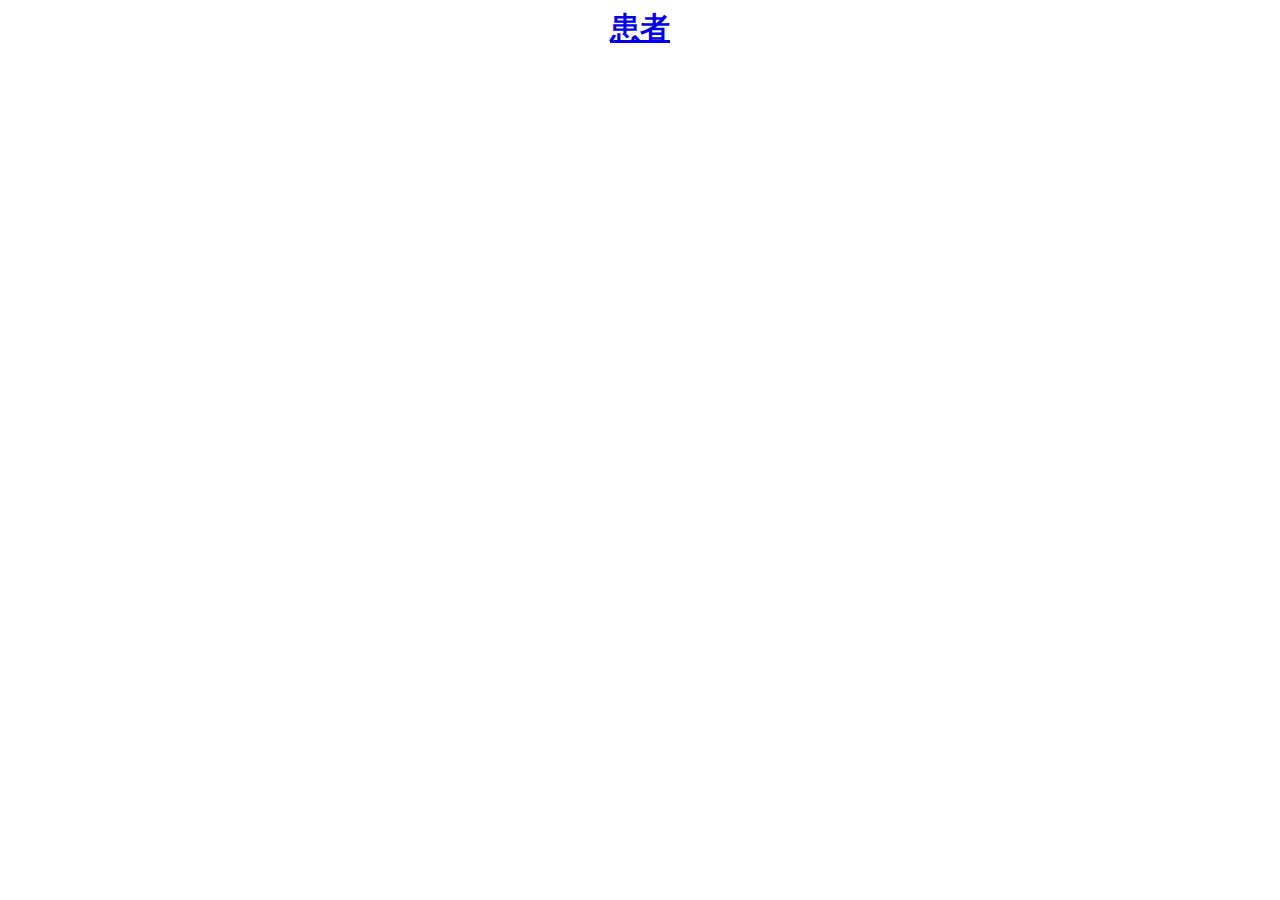
==== index.html @ 7e76f199 "add default page" ====
<!DOCTYPE html>
<html lang="en">
<head>
	<meta charset="UTF-8">
	<title></title>
	<style>
		.flex-mm{
			display: flex;
			display: -webkit-flex;
			justify-content: center;
			align-items: center;
		}
		.p-btn{
			display: block;
			font-size: 30px;
			font-weight: bold;
		}
	</style>
</head>
<body>
<div class="flex-mm">
	<a href="./tcm_patient" class="p-btn">患者</a>
</div>
</body>
</html>
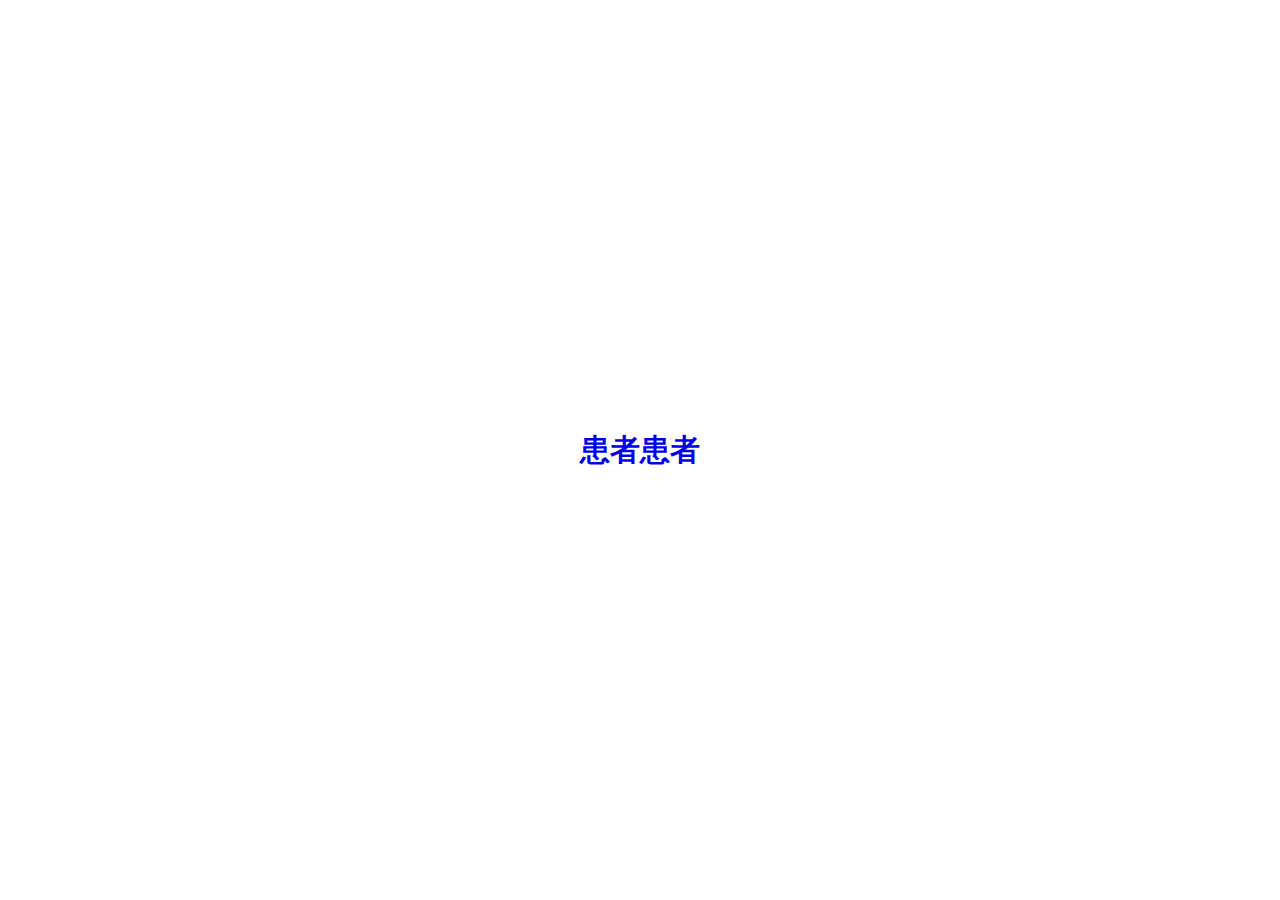
==== commit bf497bde: "add default page" ====
--- a/index.html
+++ b/index.html
@@ -2,24 +2,107 @@
 <html lang="en">
 <head>
 	<meta charset="UTF-8">
-	<title></title>
+	<title>诊疗原型页面</title>
 	<style>
+	/*remove browser default styles*/
+		html, body, div, span, applet, object, iframe,
+		h1, h2, h3, h4, h5, h6, p, blockquote, pre,
+		a, abbr, acronym, address, big, cite, code,
+		del, dfn, em, font, img, ins, kbd, q, s, samp,
+		small, strike, strong, sub, sup, tt, var,
+		b, u, i, center,
+		dl, dt, dd, ol, ul, li,
+		fieldset, form, label, legend,
+		table, caption, tbody, tfoot, thead, tr, th, td {
+		    margin: 0;
+		    padding: 0;
+		    border: 0;
+		    outline: 0;
+		    font-size: 100%;
+		    vertical-align: baseline;
+		    background: transparent;
+		    box-sizing: border-box;
+		    text-decoration: none;
+		}
+		body {
+		    line-height: 1;
+		}
+		ol, ul {
+		    list-style: none;
+		}
+		blockquote, q {
+		    quotes: none;
+		}
+		blockquote:before, blockquote:after,
+		q:before, q:after {
+		    content: '';
+		    content: none;
+		}
+
+		/* remember to define focus styles! */
+		:focus {
+		    outline: 0;
+		}
+
+		/* remember to highlight inserts somehow! */
+		ins {
+		    text-decoration: none;
+		}
+		del {
+		    text-decoration: line-through;
+		}
+
+		/* tables still need 'cellspacing="0"' in the markup */
+		table {
+		    border-collapse: collapse;
+		    border-spacing: 0;
+		}
+		html{
+		    position: relative;
+		    width: 100%;
+		    height: 100%;
+		    overflow: hidden;
+		    font-size: 0;
+		    max-width: 500px;
+		    margin: 0px auto;
+		}
+		body{
+		    position: absolute;
+		    /*max-width: 500px;*/
+		    top: 0;
+		    left: 0;
+		    width: 100%;
+		    height: 100%;
+		    overflow: hidden;
+		    background-color: #fff;
+		    background-image: url(../img/inv-1.jpg);
+		    background-size: cover;
+		    background-attachment: fixed;
+		    font-size: 0;
+		    color: #323442;
+		    font-family: "KaiTi","楷体","STKaiti","华文楷体","FangSong","仿宋","NSimSun","STXingkai","华文行楷","Microsoft YaHei";
+		}
+	/*remove end*/
+	/*set my style*/
 		.flex-mm{
 			display: flex;
 			display: -webkit-flex;
 			justify-content: center;
 			align-items: center;
+			height: 100%;
 		}
 		.p-btn{
 			display: block;
 			font-size: 30px;
 			font-weight: bold;
 		}
+	/*set end*/
 	</style>
 </head>
 <body>
 <div class="flex-mm">
-	<a href="./tcm_patient" class="p-btn">患者</a>
+	<a href="./tcm_patient/home.html" class="p-btn">患者</a>
+	<a href="./tcm_pharmacy/home.html" class="p-btn">患者</a>
 </div>
 </body>
 </html>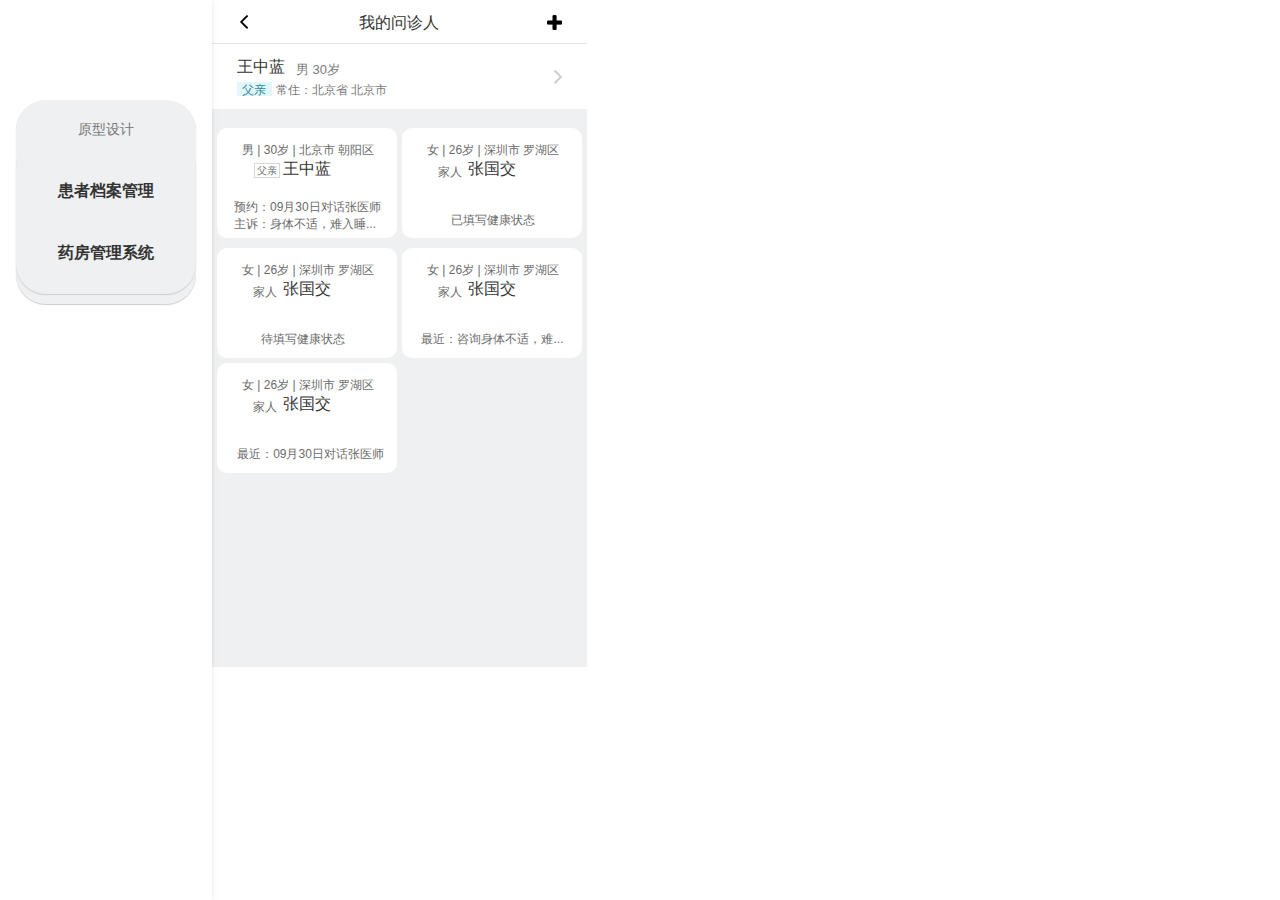
==== commit 76f7291a: "prettify the leading page" ====
--- a/index.html
+++ b/index.html
@@ -2,6 +2,8 @@
 <html lang="en">
 <head>
 	<meta charset="UTF-8">
+    <meta name="viewport" content="width=device-width, initial-scale=1,
+        maximum-scale=1, minimum-scale=1, user-scalable=no">
 	<title>诊疗原型页面</title>
 	<style>
 	/*remove browser default styles*/
@@ -57,52 +59,104 @@
 		    border-collapse: collapse;
 		    border-spacing: 0;
 		}
-		html{
-		    position: relative;
-		    width: 100%;
-		    height: 100%;
-		    overflow: hidden;
-		    font-size: 0;
-		    max-width: 500px;
-		    margin: 0px auto;
+	/*remove end*/
+	/*set my style*/
+		html,body{
+			height: 100%;
 		}
 		body{
-		    position: absolute;
-		    /*max-width: 500px;*/
-		    top: 0;
-		    left: 0;
+		    font: 16px "Hiragino Sans GB","Microsoft Yahei",sans-serif;
+		    color: #333333;
+		    line-height: 1.4;
+		    -webkit-font-smoothing: antialiased;
+		}
+		body,
+		.flex{
+			display: flex;
+			display: -webkit-flex;
+		    box-sizing: border-box;
+		}
+		aside{
+		    width: 180px;
+		    font-size: 16px;
+		    padding: 100px 16px 10px;
+		    justify-content: center;
+		    align-items: center;
+		    flex-shrink: 0;
+		    flex-grow: 0;
+		    text-align: center;
+		    box-shadow: -8px 0px 10px 0px #000;
+		    z-index: 10;
+		}
+		aside ul{
+		    padding: 20px 0 10px;
+		    border-radius: 30px;
+		    background-color: #eff0f1;
+		    box-shadow: 0px 1px 1px 0px #ccc;
+		}
+		li a{
+		    display: inline-block;
+		    padding: 20px 10px;
+		    color: #333;
+		    font-weight: bold;
+		}
+		li a:hover{
+			color: #888;
+		}
+		main{
 		    width: 100%;
-		    height: 100%;
 		    overflow: hidden;
-		    background-color: #fff;
-		    background-image: url(../img/inv-1.jpg);
-		    background-size: cover;
-		    background-attachment: fixed;
-		    font-size: 0;
-		    color: #323442;
-		    font-family: "KaiTi","楷体","STKaiti","华文楷体","FangSong","仿宋","NSimSun","STXingkai","华文行楷","Microsoft YaHei";
 		}
-	/*remove end*/
-	/*set my style*/
+		iframe{
+			height: 100%;
+			width: 100%;
+		}
+		.aside-label{
+			font-size: 14px;
+			color: #777;
+			cursor: default;
+		}
 		.flex-mm{
 			display: flex;
 			display: -webkit-flex;
 			justify-content: center;
 			align-items: center;
 			height: 100%;
+		    flex-flow: wrap;
+		}
+		.btn-row{
+		    display: block;
+		    text-align: center;
 		}
 		.p-btn{
-			display: block;
-			font-size: 30px;
-			font-weight: bold;
+		    font-size: 36px;
+		    font-weight: bold;
+		    color: #333;
+		    margin: 10px 0;
+		}
+		.p-btn:hover{
+			color: #888;
+		}
+		h1{
+		    margin: 20px 0 10px;
 		}
 	/*set end*/
 	</style>
 </head>
 <body>
-<div class="flex-mm">
-	<a href="./tcm_patient/home.html" class="p-btn">患者</a>
-	<a href="./tcm_pharmacy/home.html" class="p-btn">患者</a>
-</div>
+	<aside>
+		<ul>
+			<li>
+				<div class="aside-label">原型设计</div>
+				<ul>
+					<li><a href="./tcm_patient/home.html" target="mainIframe">患者档案管理</a></li>
+					<li><a href="./tcm_pharmacy/home.html" target="mainIframe">药房管理系统</a></li>
+				</ul>
+			</li>
+		</ul>
+	</aside>
+	<main>
+		<iframe src="./tcm_patient/home.html" frameborder="0" name="mainIframe"></iframe>
+	</main>
 </body>
 </html>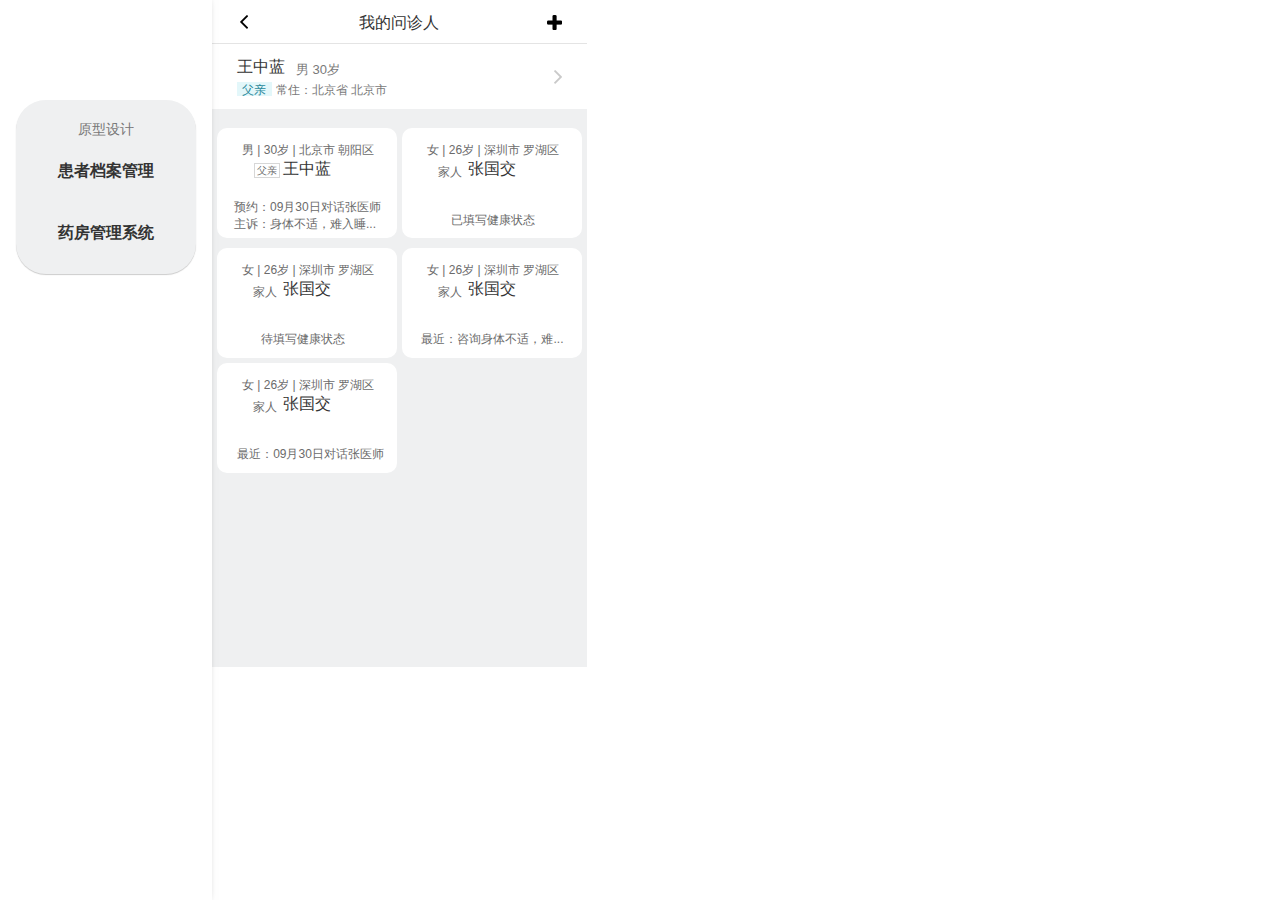
==== commit be41d370: "prettify the leading page" ====
--- a/index.html
+++ b/index.html
@@ -88,7 +88,7 @@
 		    box-shadow: -8px 0px 10px 0px #000;
 		    z-index: 10;
 		}
-		aside ul{
+		aside>ul{
 		    padding: 20px 0 10px;
 		    border-radius: 30px;
 		    background-color: #eff0f1;
@@ -116,30 +116,6 @@
 			color: #777;
 			cursor: default;
 		}
-		.flex-mm{
-			display: flex;
-			display: -webkit-flex;
-			justify-content: center;
-			align-items: center;
-			height: 100%;
-		    flex-flow: wrap;
-		}
-		.btn-row{
-		    display: block;
-		    text-align: center;
-		}
-		.p-btn{
-		    font-size: 36px;
-		    font-weight: bold;
-		    color: #333;
-		    margin: 10px 0;
-		}
-		.p-btn:hover{
-			color: #888;
-		}
-		h1{
-		    margin: 20px 0 10px;
-		}
 	/*set end*/
 	</style>
 </head>
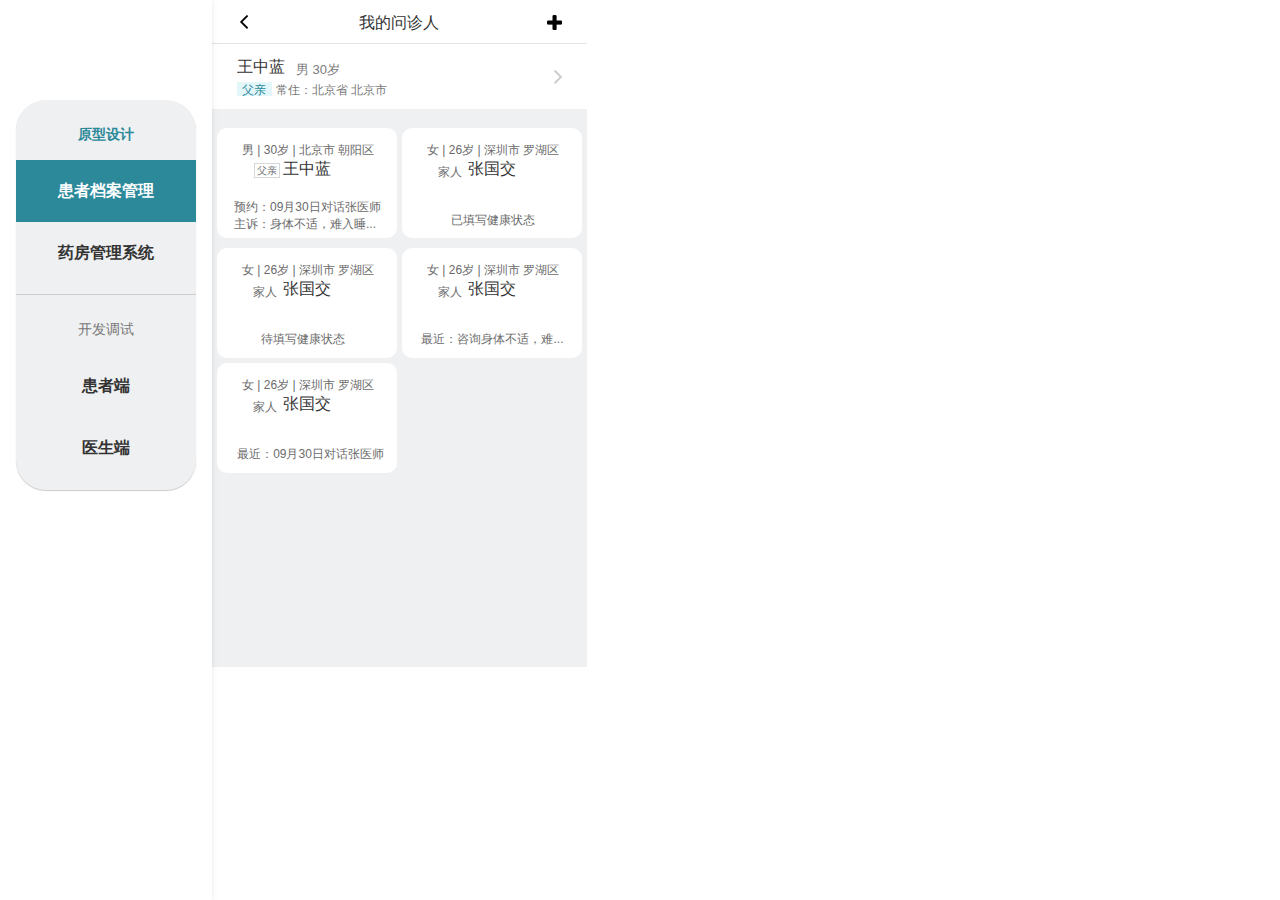
==== commit 8aaa1cd9: "add test pages" ====
--- a/index.html
+++ b/index.html
@@ -88,45 +88,76 @@
 		    box-shadow: -8px 0px 10px 0px #000;
 		    z-index: 10;
 		}
-		aside>ul{
-		    padding: 20px 0 10px;
+		.aside-ul{
 		    border-radius: 30px;
 		    background-color: #eff0f1;
+		    overflow: hidden;
 		    box-shadow: 0px 1px 1px 0px #ccc;
 		}
-		li a{
+		.aside-label{
+		    font-size: 14px;
+		    padding: 15px 0;
+			color: #777;
+			cursor: default;
+		}
+		.aside-ul>li{
+		    padding: 10px 0 10px;
+		}
+		.aside-ul>li+li{
+		    border-top: 1px solid #ccc;
+		}
+		.aside-nav{
 		    display: inline-block;
+		    width: 100%;
 		    padding: 20px 10px;
 		    color: #333;
 		    font-weight: bold;
 		}
-		li a:hover{
-			color: #888;
+		.aside-nav:hover{
+			/*color: #888;*/
+		    background-color: #e2e5e7;
+		    /*background-color: #fcfcfc;*/
+		}
+		.aside-label.active{
+			color: #2b899a;
+		    font-weight: bold;
+		}
+		.aside-nav.active{
+		    color: #fff;
+		    background-color: #2b899a;
+		    /*color: #2b899a;
+		    background-color: #fcfcfc;*/
 		}
 		main{
 		    width: 100%;
 		    overflow: hidden;
+		    transition: width .3s ease-out;
+		}
+		main.main-mb-view{
+		    width: 375px;
 		}
 		iframe{
 			height: 100%;
 			width: 100%;
-		}
-		.aside-label{
-			font-size: 14px;
-			color: #777;
-			cursor: default;
 		}
 	/*set end*/
 	</style>
 </head>
 <body>
 	<aside>
-		<ul>
+		<ul class="aside-ul">
 			<li>
 				<div class="aside-label">原型设计</div>
 				<ul>
-					<li><a href="./tcm_patient/home.html" target="mainIframe">患者档案管理</a></li>
-					<li><a href="./tcm_pharmacy/home.html" target="mainIframe">药房管理系统</a></li>
+					<li><a class="aside-nav nav-pc-view" href="./tcm_patient/home.html" target="mainIframe">患者档案管理</a></li>
+					<li><a class="aside-nav nav-pc-view" href="./tcm_pharmacy/home.html" target="mainIframe">药房管理系统</a></li>
+				</ul>
+			</li>
+			<li>
+				<div class="aside-label">开发调试</div>
+				<ul>
+					<li><a class="aside-nav nav-mb-view" href="http://10.buttertester.applinzi.com/pages/index.html" target="mainIframe">患者端</a></li>
+					<li><a class="aside-nav nav-mb-view" href="http://9.buttertester.applinzi.com/pages/index.html" target="mainIframe">医生端</a></li>
 				</ul>
 			</li>
 		</ul>
@@ -134,5 +165,34 @@
 	<main>
 		<iframe src="./tcm_patient/home.html" frameborder="0" name="mainIframe"></iframe>
 	</main>
+    <script type="text/javascript" src="./lib/zepto.min.js"></script>
+	<script>
+	Zepto(function($){
+	  console.log('Ready to Zepto!')
+	})
+	  console.log('Ready to script!')
+	$(function(){
+	  console.log('Ready to function!')
+		var $main = $('main');
+		clickAsideNav($('.aside-nav').first());
+		$('aside').on('click','.aside-nav',function(e){
+			var $t = $(this);
+			clickAsideNav($(this));
+		})
+		function clickAsideNav($t){
+			$t.closest('aside').find('.active').removeClass('active');
+			$t.closest('ul').prev('.aside-label').addClass('active');
+			$t.addClass('active');
+			toggleMainView($t.hasClass('nav-mb-view'));
+		}
+		function toggleMainView(forMb) {
+			if (forMb) {
+				$main.addClass('main-mb-view');
+			}else{
+				$main.addClass('main-mb-view');
+			}
+		}
+	});
+	</script>
 </body>
 </html>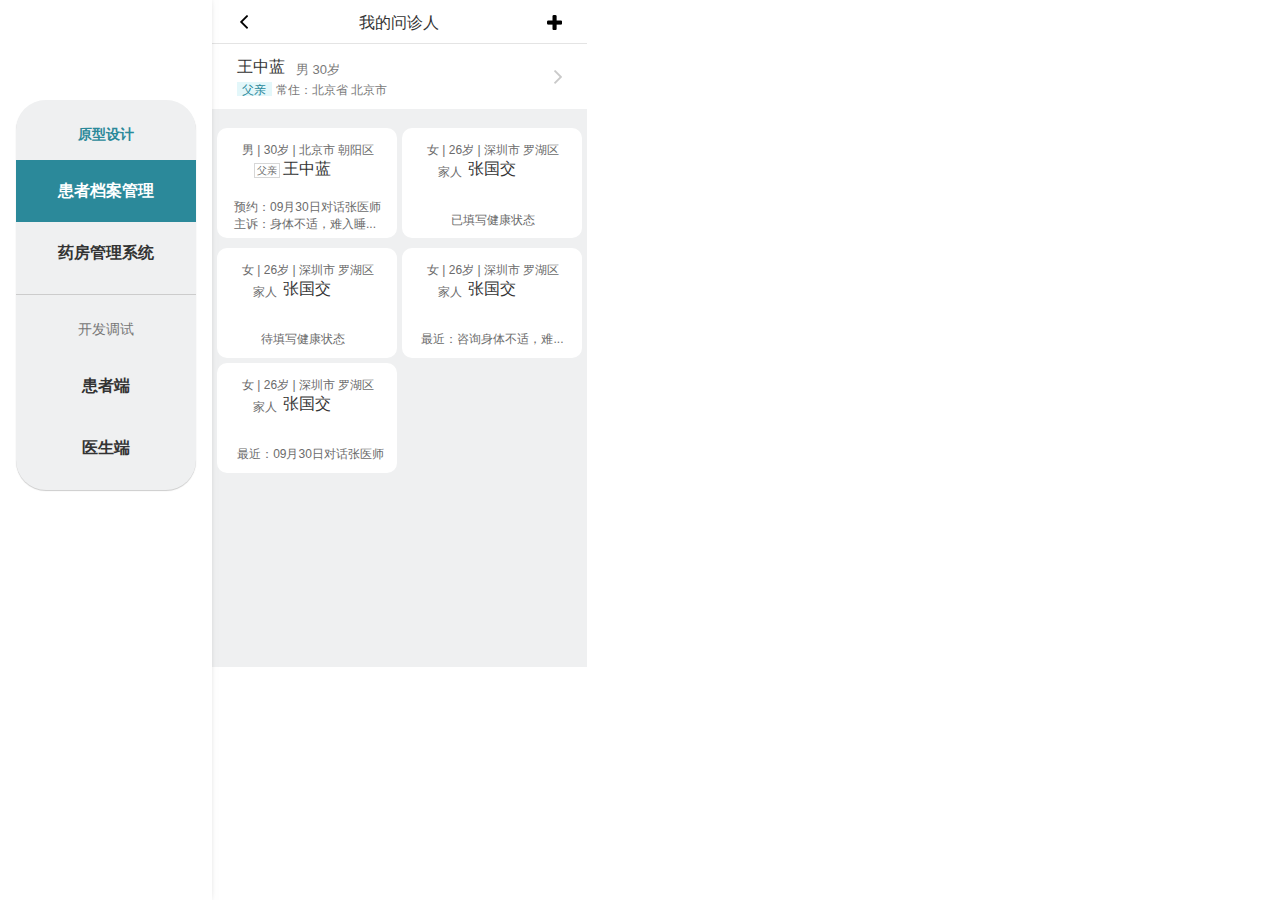
==== commit 1216bc3f: "update index.html" ====
--- a/index.html
+++ b/index.html
@@ -4,143 +4,144 @@
 	<meta charset="UTF-8">
     <meta name="viewport" content="width=device-width, initial-scale=1,
         maximum-scale=1, minimum-scale=1, user-scalable=no">
+	<!-- <meta http-equiv="Content-Security-Policy" content="upgrade-insecure-requests"> -->
 	<title>诊疗原型页面</title>
 	<style>
-	/*remove browser default styles*/
-		html, body, div, span, applet, object, iframe,
-		h1, h2, h3, h4, h5, h6, p, blockquote, pre,
-		a, abbr, acronym, address, big, cite, code,
-		del, dfn, em, font, img, ins, kbd, q, s, samp,
-		small, strike, strong, sub, sup, tt, var,
-		b, u, i, center,
-		dl, dt, dd, ol, ul, li,
-		fieldset, form, label, legend,
-		table, caption, tbody, tfoot, thead, tr, th, td {
-		    margin: 0;
-		    padding: 0;
-		    border: 0;
-		    outline: 0;
-		    font-size: 100%;
-		    vertical-align: baseline;
-		    background: transparent;
-		    box-sizing: border-box;
-		    text-decoration: none;
-		}
-		body {
-		    line-height: 1;
-		}
-		ol, ul {
-		    list-style: none;
-		}
-		blockquote, q {
-		    quotes: none;
-		}
-		blockquote:before, blockquote:after,
-		q:before, q:after {
-		    content: '';
-		    content: none;
-		}
+		/*remove browser default styles*/
+			html, body, div, span, applet, object, iframe,
+			h1, h2, h3, h4, h5, h6, p, blockquote, pre,
+			a, abbr, acronym, address, big, cite, code,
+			del, dfn, em, font, img, ins, kbd, q, s, samp,
+			small, strike, strong, sub, sup, tt, var,
+			b, u, i, center,
+			dl, dt, dd, ol, ul, li,
+			fieldset, form, label, legend,
+			table, caption, tbody, tfoot, thead, tr, th, td {
+			    margin: 0;
+			    padding: 0;
+			    border: 0;
+			    outline: 0;
+			    font-size: 100%;
+			    vertical-align: baseline;
+			    background: transparent;
+			    box-sizing: border-box;
+			    text-decoration: none;
+			}
+			body {
+			    line-height: 1;
+			}
+			ol, ul {
+			    list-style: none;
+			}
+			blockquote, q {
+			    quotes: none;
+			}
+			blockquote:before, blockquote:after,
+			q:before, q:after {
+			    content: '';
+			    content: none;
+			}
 
-		/* remember to define focus styles! */
-		:focus {
-		    outline: 0;
-		}
+			/* remember to define focus styles! */
+			:focus {
+			    outline: 0;
+			}
 
-		/* remember to highlight inserts somehow! */
-		ins {
-		    text-decoration: none;
-		}
-		del {
-		    text-decoration: line-through;
-		}
+			/* remember to highlight inserts somehow! */
+			ins {
+			    text-decoration: none;
+			}
+			del {
+			    text-decoration: line-through;
+			}
 
-		/* tables still need 'cellspacing="0"' in the markup */
-		table {
-		    border-collapse: collapse;
-		    border-spacing: 0;
-		}
-	/*remove end*/
-	/*set my style*/
-		html,body{
-			height: 100%;
-		}
-		body{
-		    font: 16px "Hiragino Sans GB","Microsoft Yahei",sans-serif;
-		    color: #333333;
-		    line-height: 1.4;
-		    -webkit-font-smoothing: antialiased;
-		}
-		body,
-		.flex{
-			display: flex;
-			display: -webkit-flex;
-		    box-sizing: border-box;
-		}
-		aside{
-		    width: 180px;
-		    font-size: 16px;
-		    padding: 100px 16px 10px;
-		    justify-content: center;
-		    align-items: center;
-		    flex-shrink: 0;
-		    flex-grow: 0;
-		    text-align: center;
-		    box-shadow: -8px 0px 10px 0px #000;
-		    z-index: 10;
-		}
-		.aside-ul{
-		    border-radius: 30px;
-		    background-color: #eff0f1;
-		    overflow: hidden;
-		    box-shadow: 0px 1px 1px 0px #ccc;
-		}
-		.aside-label{
-		    font-size: 14px;
-		    padding: 15px 0;
-			color: #777;
-			cursor: default;
-		}
-		.aside-ul>li{
-		    padding: 10px 0 10px;
-		}
-		.aside-ul>li+li{
-		    border-top: 1px solid #ccc;
-		}
-		.aside-nav{
-		    display: inline-block;
-		    width: 100%;
-		    padding: 20px 10px;
-		    color: #333;
-		    font-weight: bold;
-		}
-		.aside-nav:hover{
-			/*color: #888;*/
-		    background-color: #e2e5e7;
-		    /*background-color: #fcfcfc;*/
-		}
-		.aside-label.active{
-			color: #2b899a;
-		    font-weight: bold;
-		}
-		.aside-nav.active{
-		    color: #fff;
-		    background-color: #2b899a;
-		    /*color: #2b899a;
-		    background-color: #fcfcfc;*/
-		}
-		main{
-		    width: 100%;
-		    overflow: hidden;
-		    transition: width .3s ease-out;
-		}
-		main.main-mb-view{
-		    width: 375px;
-		}
-		iframe{
-			height: 100%;
-			width: 100%;
-		}
-	/*set end*/
+			/* tables still need 'cellspacing="0"' in the markup */
+			table {
+			    border-collapse: collapse;
+			    border-spacing: 0;
+			}
+		/*remove end*/
+		/*set my style*/
+			html,body{
+				height: 100%;
+			}
+			body{
+			    font: 16px "Hiragino Sans GB","Microsoft Yahei",sans-serif;
+			    color: #333333;
+			    line-height: 1.4;
+			    -webkit-font-smoothing: antialiased;
+			}
+			body,
+			.flex{
+				display: flex;
+				display: -webkit-flex;
+			    box-sizing: border-box;
+			}
+			aside{
+			    width: 180px;
+			    font-size: 16px;
+			    padding: 100px 16px 10px;
+			    justify-content: center;
+			    align-items: center;
+			    flex-shrink: 0;
+			    flex-grow: 0;
+			    text-align: center;
+			    box-shadow: -8px 0px 10px 0px #000;
+			    z-index: 10;
+			}
+			.aside-ul{
+			    border-radius: 30px;
+			    background-color: #eff0f1;
+			    overflow: hidden;
+			    box-shadow: 0px 1px 1px 0px #ccc;
+			}
+			.aside-label{
+			    font-size: 14px;
+			    padding: 15px 0;
+				color: #777;
+				cursor: default;
+			}
+			.aside-ul>li{
+			    padding: 10px 0 10px;
+			}
+			.aside-ul>li+li{
+			    border-top: 1px solid #ccc;
+			}
+			.aside-nav{
+			    display: inline-block;
+			    width: 100%;
+			    padding: 20px 10px;
+			    color: #333;
+			    font-weight: bold;
+			}
+			.aside-nav:hover{
+				/*color: #888;*/
+			    background-color: #e2e5e7;
+			    /*background-color: #fcfcfc;*/
+			}
+			.aside-label.active{
+				color: #2b899a;
+			    font-weight: bold;
+			}
+			.aside-nav.active{
+			    color: #fff;
+			    background-color: #2b899a;
+			    /*color: #2b899a;
+			    background-color: #fcfcfc;*/
+			}
+			main{
+			    width: 100%;
+			    overflow: hidden;
+			    transition: width .3s ease-out;
+			}
+			main.main-mb-view{
+			    width: 375px;
+			}
+			iframe{
+				height: 100%;
+				width: 100%;
+			}
+		/*set end*/
 	</style>
 </head>
 <body>
@@ -189,7 +190,7 @@
 			if (forMb) {
 				$main.addClass('main-mb-view');
 			}else{
-				$main.addClass('main-mb-view');
+				$main.removeClass('main-mb-view');
 			}
 		}
 	});
